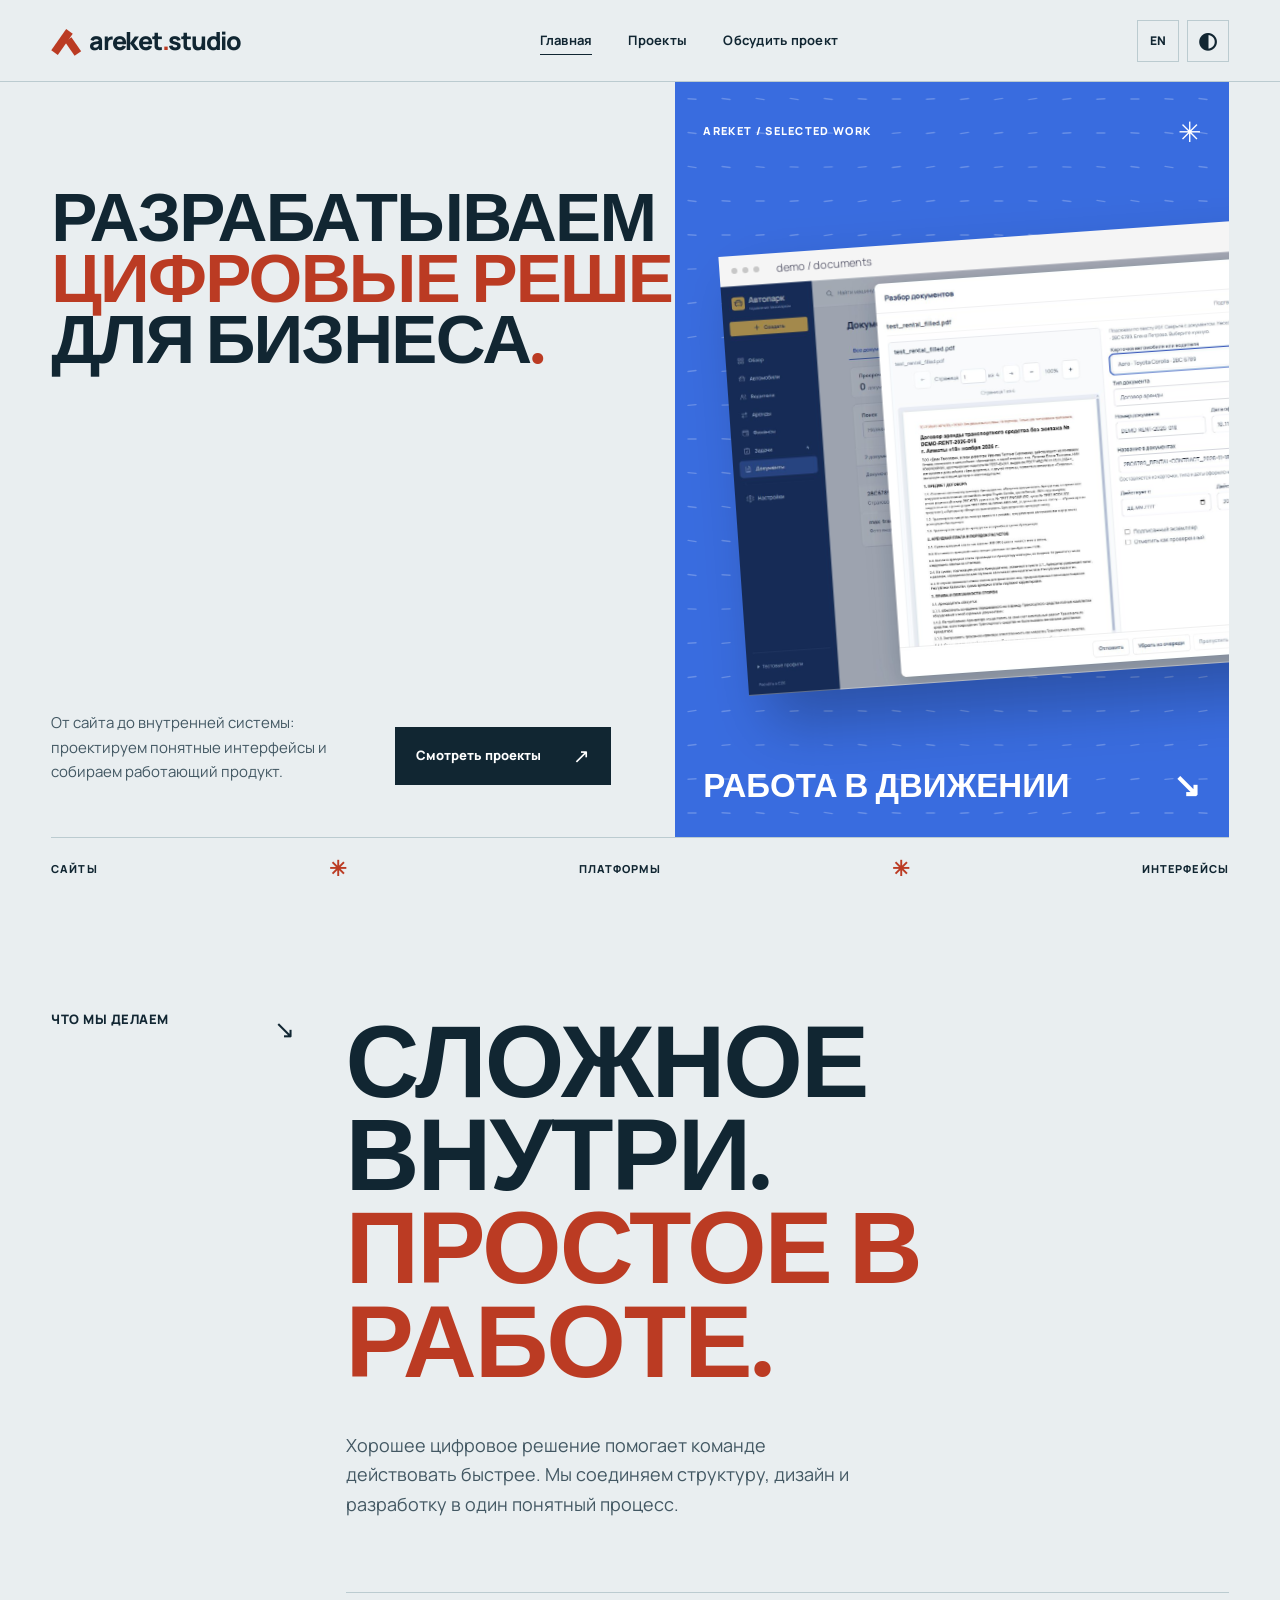
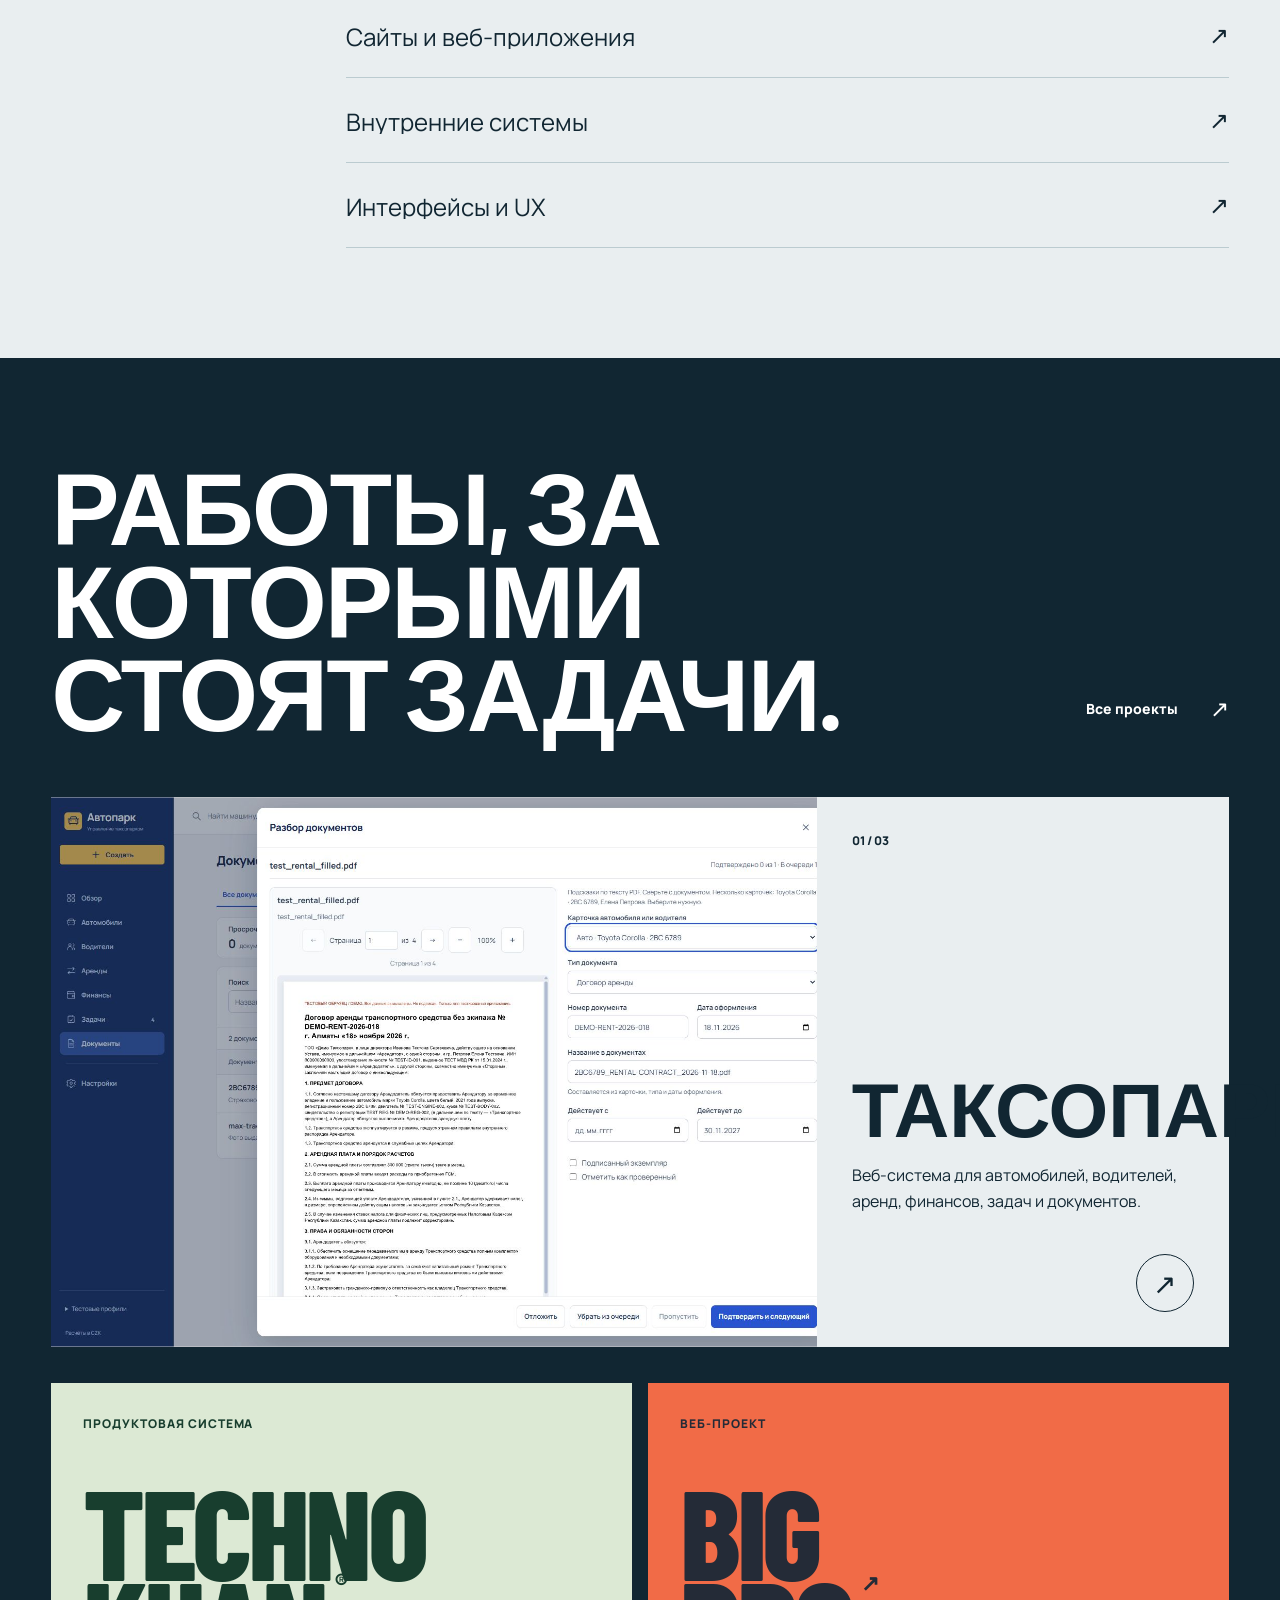
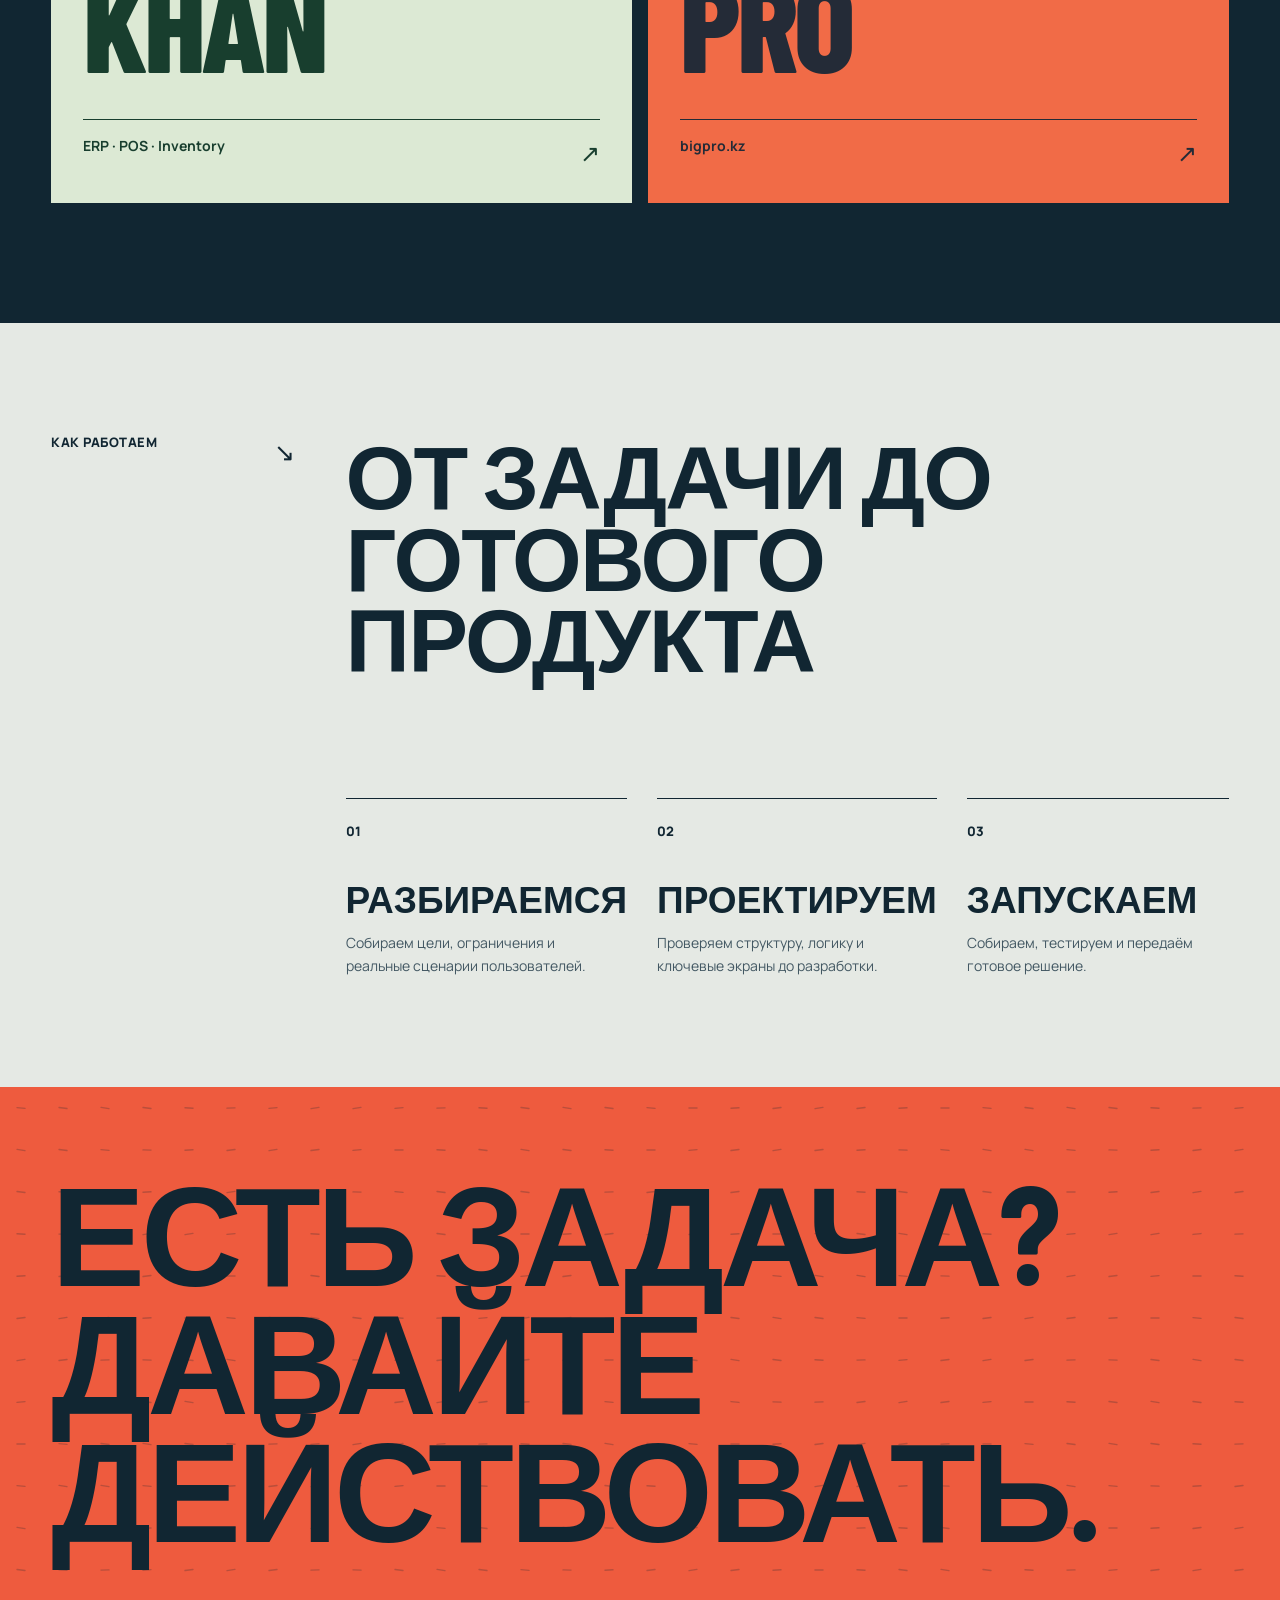
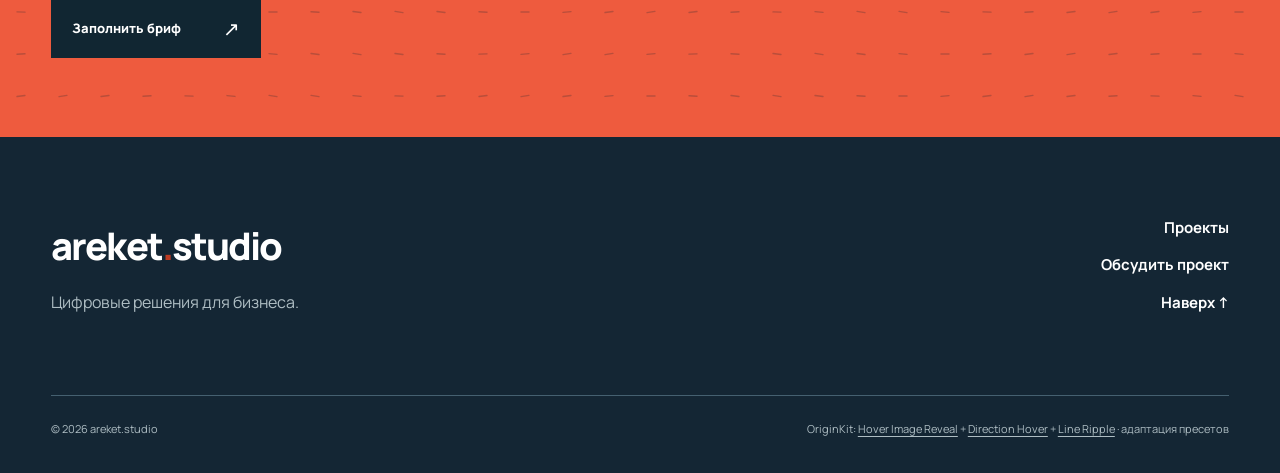
==== index.html @ 6eacf119 "Build areket.studio portfolio site" ====
<!doctype html>
<html lang="ru" data-type="service" data-theme="light">
<head>
  <meta charset="utf-8">
  <meta name="viewport" content="width=device-width, initial-scale=1">
  <meta name="description" content="areket.studio — сайты, интерфейсы и цифровые системы для бизнеса. Избранные проекты и подход к разработке.">
  <meta name="page-type" content="service">
  <meta name="site-kind" content="other">
  <meta name="theme-color" content="#e9eef0">
  <title>areket.studio — цифровые решения для бизнеса</title>
  <link rel="icon" href="assets/images/favicon.svg" type="image/svg+xml">
  <link rel="preconnect" href="https://fonts.googleapis.com">
  <link rel="preconnect" href="https://fonts.gstatic.com" crossorigin>
  <link href="https://fonts.googleapis.com/css2?family=Barlow+Condensed:wght@500;600;700;800&family=Manrope:wght@400;500;600;700;800&display=swap" rel="stylesheet">
  <link href="https://cdn.jsdelivr.net/npm/bootstrap@5.3.8/dist/css/bootstrap.min.css" rel="stylesheet">
  <link href="assets/css/style.css" rel="stylesheet">
</head>
<body data-page="home">
  <a class="skip-link" href="#main" data-i18n="skip">Перейти к содержимому</a>
  <header class="site-header" id="top">
    <nav class="container-fluid nav-shell" aria-label="Главная навигация">
      <a class="brand" href="index.html" aria-label="areket.studio — главная"><span class="brand-symbol" aria-hidden="true"><span></span><span></span></span>areket<span class="brand-dot">.</span>studio</a>
      <button class="nav-toggle" type="button" aria-expanded="false" aria-controls="nav-links" aria-label="Открыть меню"><span></span><span></span></button>
      <div class="nav-links" id="nav-links">
        <a href="index.html" aria-current="page" data-i18n="navHome">Главная</a>
        <a href="projects.html" data-i18n="navProjects">Проекты</a>
        <a href="contact.html" data-i18n="navContact">Обсудить проект</a>
      </div>
      <div class="nav-tools"><button class="text-control lang-toggle" type="button" aria-label="Switch language">EN</button><button class="text-control theme-toggle" type="button" aria-label="Переключить тему"><span class="theme-icon" aria-hidden="true">◐</span></button></div>
    </nav>
  </header>

  <main id="main">
    <section class="hero container-fluid" data-enter>
      <div class="hero-main">
        <div class="hero-copy">
          <h1 data-i18n="heroTitle">Разрабатываем<br><em>цифровые решения</em><br>для бизнеса<span class="hero-period">.</span></h1>
          <div class="hero-bottom"><p data-i18n="heroText">От сайта до внутренней системы: проектируем понятные интерфейсы и собираем работающий продукт.</p><a class="button button-dark" href="projects.html"><span data-i18n="viewWork">Смотреть проекты</span><span class="arrow" aria-hidden="true">↗</span></a></div>
        </div>
        <div class="hero-visual" data-ripple-field aria-label="Фрагмент интерфейса проекта Таксопарк">
          <div class="hero-visual-top"><span class="hero-visual-label">AREKET / SELECTED WORK</span><span class="hero-visual-plus" aria-hidden="true">✳</span></div>
          <div class="hero-window"><div class="window-bar"><i></i><i></i><i></i><span>demo / documents</span></div><img src="assets/images/taxipark-preview.svg" alt="Экран разбора документов приложения для управления автопарком" fetchpriority="high"></div>
          <div class="hero-visual-foot"><span data-i18n="workInMotion">Работа в движении</span><span aria-hidden="true">↘</span></div>
        </div>
      </div>
      <div class="hero-line"><span data-i18n="heroLineA">Сайты</span><span class="line-cross">✳</span><span data-i18n="heroLineB">Платформы</span><span class="line-cross">✳</span><span data-i18n="heroLineC">Интерфейсы</span></div>
    </section>

    <section class="statement-section container-fluid" id="about">
      <div class="section-side"><span data-i18n="aboutSide">Что мы делаем</span><span aria-hidden="true">↘</span></div>
      <div class="statement-body"><h2 data-i18n="aboutTitle">Сложное внутри.<br><span>Простое в работе.</span></h2><p data-i18n="aboutText">Хорошее цифровое решение помогает команде действовать быстрее. Мы соединяем структуру, дизайн и разработку в один понятный процесс.</p><div class="service-list"><a href="contact.html"><span data-i18n="serviceWeb">Сайты и веб-приложения</span><span>↗</span></a><a href="contact.html"><span data-i18n="serviceSystems">Внутренние системы</span><span>↗</span></a><a href="contact.html"><span data-i18n="serviceUX">Интерфейсы и UX</span><span>↗</span></a></div></div>
    </section>

    <section class="work-section container-fluid" id="work">
      <div class="section-head"><h2 data-i18n="workTitle">Работы, за которыми<br>стоят задачи.</h2><a class="plain-link" href="projects.html"><span data-i18n="allWork">Все проекты</span><span>↗</span></a></div>
      <div class="work-feature" data-origin-hover>
        <a class="work-feature-visual" href="projects.html#taxipark" aria-label="Открыть проект Таксопарк"><img src="assets/images/taxipark-preview.svg" alt="Разбор договора в системе управления автопарком" loading="lazy"></a>
        <div class="work-feature-info"><span class="work-index">01 / 03</span><h3>Таксопарк</h3><p data-i18n="taxiSummary">Веб-система для автомобилей, водителей, аренд, финансов, задач и документов.</p><a class="round-arrow" href="projects.html#taxipark" aria-label="Подробнее о проекте Таксопарк">↗</a></div>
      </div>
      <div class="work-mini-grid row row-cols-1 row-cols-md-2 g-3"><div class="col"><a class="work-mini techno" href="projects.html#technokhan"><span class="mini-type" data-i18n="productSystem">Продуктовая система</span><strong>TECHNO<br>KHAN<span>®</span></strong><span class="mini-bottom">ERP · POS · Inventory <b>↗</b></span></a></div><div class="col"><a class="work-mini bigpro" href="projects.html#bigpro"><span class="mini-type" data-i18n="webProject">Веб-проект</span><strong>BIG<br>PRO<span>↗</span></strong><span class="mini-bottom">bigpro.kz <b>↗</b></span></a></div></div>
    </section>

    <section class="process-section container-fluid"><div class="section-side"><span data-i18n="processSide">Как работаем</span><span aria-hidden="true">↘</span></div><div class="process-content"><h2 data-i18n="processTitle">От задачи до<br>готового продукта</h2><div class="process-steps"><div><span>01</span><h3 data-i18n="step1">Разбираемся</h3><p data-i18n="step1Text">Собираем цели, ограничения и реальные сценарии пользователей.</p></div><div><span>02</span><h3 data-i18n="step2">Проектируем</h3><p data-i18n="step2Text">Проверяем структуру, логику и ключевые экраны до разработки.</p></div><div><span>03</span><h3 data-i18n="step3">Запускаем</h3><p data-i18n="step3Text">Собираем, тестируем и передаём готовое решение.</p></div></div></div></section>
    <section class="cta-section container-fluid" data-ripple-field><h2 data-i18n="ctaTitle">Есть задача?<br>Давайте действовать.</h2><a class="button button-light" href="contact.html"><span data-i18n="ctaButton">Заполнить бриф</span><span class="arrow" aria-hidden="true">↗</span></a></section>
  </main>
  <footer class="site-footer container-fluid"><div><a class="brand" href="index.html">areket<span class="brand-dot">.</span>studio</a><p data-i18n="footerLine">Цифровые решения для бизнеса.</p></div><div class="footer-links"><a href="projects.html" data-i18n="navProjects">Проекты</a><a href="contact.html" data-i18n="navContact">Обсудить проект</a><a href="#top" data-i18n="backTop">Наверх ↑</a></div><div class="footer-meta"><span>© 2026 areket.studio</span><span>OriginKit: <a href="https://www.originkit.dev/components/hover-image-reveal" target="_blank" rel="noopener noreferrer">Hover Image Reveal</a> + <a href="https://www.originkit.dev/components/directionhover" target="_blank" rel="noopener noreferrer">Direction Hover</a> + <a href="https://www.originkit.dev/components/line-ripple-background" target="_blank" rel="noopener noreferrer">Line Ripple</a> · <span data-i18n="originNote">адаптация пресетов</span></span></div></footer>
  <div class="toast-notice" role="status" aria-live="polite"></div>
  <script src="https://code.jquery.com/jquery-3.7.1.min.js"></script>
  <script src="https://cdn.jsdelivr.net/npm/bootstrap@5.3.8/dist/js/bootstrap.bundle.min.js"></script>
  <script src="assets/js/app.js" defer></script>
</body>
</html>
---- assets/css/style.css ----
:root {
  --paper:#e9eef0;
  --ink:#112632;
  --soft:#d9e3e6;
  --line:#bbcbd0;
  --orange:#bb3b23;
  --orange-surface:#ee5b3e;
  --blue:#396cdf;
  --muted:#435863;
  --panel:#f8fbfa;
  --serif:'Barlow Condensed',Impact,sans-serif;
  --sans:Manrope,Arial,sans-serif
}
html {
  scroll-behavior:smooth
}
body {
  margin:0;
  background:var(--paper);
  color:var(--ink);
  font-family:var(--sans);
  font-size:16px
}
body,button,input,textarea,select {
  font-family:var(--sans)
}
* {
  box-sizing:border-box
}
[hidden] {
  display:none!important
}
::selection {
  background:var(--orange);
  color:#fff
}
a {
  color:inherit;
  text-decoration:none
}
a:hover {
  color:inherit
}
button {
  cursor:pointer
}
img {
  max-width:100%;
  display:block
}
h1,h2,h3,p {
  margin:0
}
h1,h2,h3 {
  font-family:var(--serif);
  text-transform:uppercase;
  font-weight:700;
  line-height:.91
}
p {
  line-height:1.65
}
.container-fluid {
  padding-left:clamp(24px,4vw,72px);
  padding-right:clamp(24px,4vw,72px)
}
.skip-link {
  position:absolute;
  left:16px;
  top:-80px;
  background:var(--ink);
  color:#fff;
  padding:12px;
  z-index:100
}
.skip-link:focus {
  top:12px
}
.site-header {
  height:82px;
  border-bottom:1px solid var(--line);
  position:relative;
  z-index:20;
  background:var(--paper)
}
.nav-shell {
  height:100%;
  display:flex;
  align-items:center;
  gap:36px
}
.brand {
  font-size:25px;
  letter-spacing:-.05em;
  font-weight:800;
  white-space:nowrap;
  display:inline-flex;
  align-items:center
}
.brand-dot {
  color:var(--orange)
}
.brand-symbol {
  width:28px;
  height:28px;
  margin-right:10px;
  position:relative;
  display:inline-block
}
.brand-symbol span {
  position:absolute;
  width:8px;
  height:26px;
  background:var(--orange);
  transform:rotate(35deg);
  left:7px;
  top:2px
}
.brand-symbol span+span {
  height:17px;
  left:18px;
  top:11px;
  transform:rotate(-35deg)
}
.nav-links {
  display:flex;
  align-items:center;
  gap:36px;
  margin:auto
}
.nav-links a {
  font-weight:700;
  font-size:13px;
  letter-spacing:.02em;
  position:relative
}
.nav-links a:after,.plain-link:after {
  content:'';
  position:absolute;
  left:0;
  bottom:-5px;
  width:0;
  height:1px;
  background:currentColor;
  transition:width .25s ease
}
.nav-links a:hover:after,.nav-links a[aria-current]:after,.plain-link:hover:after {
  width:100%
}
.nav-tools {
  display:flex;
  align-items:center;
  gap:8px
}
.text-control {
  border:1px solid var(--line);
  background:transparent;
  color:var(--ink);
  min-width:42px;
  height:42px;
  font-size:12px;
  font-weight:800
}
.text-control:hover {
  background:var(--ink);
  color:var(--paper)
}
.theme-icon {
  font-size:22px;
  line-height:1
}
.nav-toggle {
  display:none
}
.hero {
  min-height:calc(100svh - 82px);
  display:flex;
  flex-direction:column
}
.hero-main {
  display:grid;
  grid-template-columns:53% 47%;
  flex:1;
  border-bottom:1px solid var(--line);
  min-height:660px
}
.hero-copy {
  display:flex;
  flex-direction:column;
  justify-content:space-between;
  padding:clamp(65px,8vw,135px) 5vw 52px 0
}
.hero h1 {
  font-size:clamp(66px,5.4vw,100px);
  letter-spacing:-.025em;
  line-height:.88;
  white-space:nowrap
}
.hero h1 em {
  font-style:normal;
  color:var(--orange)
}
.hero-period {
  color:var(--orange)
}
.hero-bottom {
  display:flex;
  justify-content:space-between;
  align-items:end;
  gap:25px
}
.hero-bottom p {
  max-width:310px;
  font-size:15px;
  color:var(--muted)
}
.button {
  display:inline-flex;
  align-items:center;
  justify-content:space-between;
  gap:32px;
  min-width:210px;
  padding:18px 20px;
  font-weight:800;
  font-size:13px;
  border:1px solid transparent;
  transition:transform .2s ease,background .2s ease,color .2s ease
}
.button:hover {
  transform:translateY(-2px)
}
.button:active {
  transform:translateY(1px)
}
.button-dark {
  background:var(--ink);
  color:#fff
}
.button-dark:hover {
  background:var(--orange);
  color:#fff
}
.arrow {
  font-size:20px;
  font-weight:400;
  line-height:1
}
.hero-visual {
  --ripple-rgb:255,255,255;
  position:relative;
  background:var(--blue);
  color:#fff;
  display:flex;
  flex-direction:column;
  justify-content:space-between;
  padding:28px;
  overflow:hidden;
  min-width:0
}
.line-ripple-canvas {
  position:absolute;
  inset:0;
  width:100%;
  height:100%;
  display:block;
  pointer-events:none;
  z-index:0
}
.hero-visual > :not(.line-ripple-canvas) {
  position:relative;
  z-index:1
}
.hero-visual-top,.hero-visual-foot {
  display:flex;
  justify-content:space-between;
  align-items:center
}
.hero-visual-label {
  font-size:11px;
  font-weight:800;
  letter-spacing:.12em
}
.hero-visual-plus {
  font-size:28px
}
.hero-window {
  width:118%;
  margin-left:6%;
  transform:rotate(-4deg);
  box-shadow:20px 30px 55px rgba(18,34,70,.26);
  background:#fff;
  transition:transform .7s cubic-bezier(.16,1,.3,1)
}
.hero-visual:hover .hero-window {
  transform:rotate(-1deg) translateY(-8px)
}
.window-bar {
  height:30px;
  background:#f5f5f5;
  display:flex;
  align-items:center;
  gap:5px;
  padding:0 12px;
  color:#667;
  font-size:9px
}
.window-bar i {
  width:6px;
  height:6px;
  border-radius:50%;
  background:#c7c7c7
}
.window-bar span {
  margin-left:12px
}
.hero-window img {
  width:100%;
  height:clamp(260px,32vw,500px);
  object-fit:cover;
  object-position:left top
}
.hero-visual-foot {
  font-family:var(--serif);
  text-transform:uppercase;
  font-size:33px;
  font-weight:700
}
.hero-line {
  height:62px;
  display:flex;
  align-items:center;
  justify-content:space-between;
  gap:12px;
  font-size:12px;
  font-weight:800;
  letter-spacing:.1em;
  text-transform:uppercase
}
.line-cross {
  color:var(--orange);
  font-size:21px
}
.statement-section,.process-section {
  display:grid;
  grid-template-columns:25% 75%;
  min-height:760px;
  padding-top:110px;
  padding-bottom:110px
}
.section-side {
  display:flex;
  justify-content:space-between;
  padding-right:50px;
  font-size:13px;
  font-weight:800;
  text-transform:uppercase;
  letter-spacing:.04em
}
.section-side span:last-child {
  font-size:25px;
  font-weight:400
}
.statement-body {
  max-width:960px
}
.statement-body h2,.process-content h2 {
  font-size:clamp(68px,8vw,120px);
  letter-spacing:-.02em
}
.statement-body h2 span {
  color:var(--orange)
}
.statement-body p {
  max-width:530px;
  font-size:18px;
  margin-top:48px;
  color:var(--muted)
}
.service-list {
  margin-top:72px;
  border-top:1px solid var(--line)
}
.service-list a {
  display:flex;
  justify-content:space-between;
  align-items:center;
  padding:24px 0;
  border-bottom:1px solid var(--line);
  font-size:22px;
  font-weight:700;
  transition:padding .25s ease,color .25s ease
}
.service-list a:hover {
  padding-left:14px;
  color:var(--orange)
}
.service-list a span:last-child {
  font-size:24px;
  font-weight:400
}
.work-section {
  background:var(--ink);
  color:#fff;
  padding-top:100px;
  padding-bottom:120px
}
.section-head {
  display:flex;
  align-items:end;
  justify-content:space-between;
  gap:20px;
  margin-bottom:60px
}
.section-head h2 {
  font-size:clamp(68px,8vw,120px);
  letter-spacing:-.02em
}
.plain-link {
  position:relative;
  display:inline-flex;
  gap:32px;
  align-items:center;
  font-size:14px;
  font-weight:800;
  margin-bottom:12px;
  white-space:nowrap
}
.plain-link span:last-child {
  font-size:23px;
  font-weight:400
}
.work-feature {
  display:grid;
  grid-template-columns:65% 35%;
  min-height:550px
}
.work-feature-visual {
  overflow:hidden;
  background:#ddd
}
.work-feature-visual img {
  width:100%;
  height:100%;
  object-fit:cover;
  object-position:left top;
  transition:transform .5s cubic-bezier(.16,1,.3,1)
}
.work-feature-visual:hover img {
  transform:scale(1.025)
}
.work-feature-info {
  background:#e9eef0;
  color:var(--ink);
  padding:35px;
  display:flex;
  flex-direction:column
}
.work-index {
  font-size:12px;
  font-weight:800
}
.work-feature-info h3 {
  font-size:clamp(60px,6vw,100px);
  margin-top:auto
}
.work-feature-info p {
  max-width:350px;
  font-size:16px;
  margin-top:20px
}
.round-arrow {
  width:58px;
  height:58px;
  border:1px solid currentColor;
  border-radius:50%;
  display:grid;
  place-items:center;
  font-size:28px;
  margin-top:40px;
  align-self:end;
  transition:background .2s,color .2s,transform .2s
}
.round-arrow:hover {
  background:var(--ink);
  color:#fff;
  transform:translateY(-2px)
}
.work-mini-grid {
  display:grid;
  grid-template-columns:1fr 1fr;
  gap:20px;
  margin-top:20px
}
.work-mini {
  height:420px;
  padding:32px;
  display:flex;
  flex-direction:column;
  justify-content:space-between;
  overflow:hidden;
  transition:transform .25s ease
}
.work-mini:hover {
  transform:translateY(-3px)
}
.work-mini.techno {
  background:#dce9d4;
  color:#183e2e
}
.work-mini.bigpro {
  background:#f16b47;
  color:#242b37
}
.mini-type {
  font-size:12px;
  font-weight:800;
  text-transform:uppercase;
  letter-spacing:.08em
}
.work-mini strong {
  font-family:var(--serif);
  font-size:clamp(85px,10vw,160px);
  font-weight:800;
  line-height:.72;
  letter-spacing:-.035em
}
.work-mini strong span {
  font-family:var(--sans);
  font-size:22px;
  vertical-align:top;
  letter-spacing:0;
  margin-left:10px
}
.mini-bottom {
  display:flex;
  justify-content:space-between;
  border-top:1px solid currentColor;
  padding-top:15px;
  font-size:14px;
  font-weight:700
}
.mini-bottom b {
  font-size:24px;
  font-weight:400
}
.process-section {
  min-height:750px;
  background:#e5e9e4
}
.process-content h2 {
  font-size:clamp(62px,7vw,108px)
}
.process-steps {
  display:grid;
  grid-template-columns:repeat(3,1fr);
  gap:30px;
  margin-top:120px
}
.process-steps>div {
  border-top:1px solid var(--ink);
  padding-top:19px
}
.process-steps span {
  font-size:13px;
  font-weight:800
}
.process-steps h3 {
  font-size:37px;
  margin:40px 0 15px
}
.process-steps p {
  font-size:14px;
  color:var(--muted);
  max-width:265px
}
.cta-section {
  --ripple-rgb:17,38,50;
  min-height:650px;
  background:var(--orange);
  color:var(--ink);
  display:flex;
  flex-direction:column;
  justify-content:center;
  align-items:flex-start;
  position:relative;
  overflow:hidden
}
.cta-section h2 {
  font-size:clamp(85px,11vw,165px);
  letter-spacing:-.03em;
  position:relative;
  z-index:1
}
.cta-section .button {
  margin-top:50px;
  position:relative;
  z-index:1
}
.button-light {
  background:var(--ink);
  color:#fff
}
.button-light:hover {
  background:#fff;
  color:var(--ink)
}
.site-footer {
  background:#142634;
  color:#fff;
  padding-top:80px;
  padding-bottom:35px;
  display:grid;
  grid-template-columns:1fr 1fr;
  gap:80px
}
.site-footer .brand {
  font-size:38px
}
.site-footer p {
  color:#aebdc3;
  margin-top:15px
}
.footer-links {
  display:flex;
  flex-direction:column;
  align-items:flex-end;
  gap:15px;
  font-size:15px;
  font-weight:700
}
.footer-links a:hover,.footer-meta a:hover {
  color:var(--orange)
}
.footer-meta {
  grid-column:1/-1;
  border-top:1px solid #456070;
  padding-top:25px;
  display:flex;
  justify-content:space-between;
  gap:20px;
  color:#aebdc3;
  font-size:11px
}
.footer-meta a {
  text-decoration:underline;
  text-underline-offset:3px
}
.toast-notice {
  position:fixed;
  bottom:24px;
  right:24px;
  z-index:99;
  background:var(--ink);
  color:#fff;
  padding:15px 20px;
  box-shadow:8px 14px 30px rgba(0,0,0,.17);
  opacity:0;
  transform:translateY(10px);
  pointer-events:none;
  transition:opacity .2s,transform .2s
}
.toast-notice.is-visible {
  opacity:1;
  transform:none
}
/* inner pages */
.page-intro {
  min-height:440px;
  padding-top:80px;
  padding-bottom:65px;
  display:flex;
  flex-direction:column;
  justify-content:space-between
}
.page-intro h1 {
  font-size:clamp(80px,11vw,165px);
  letter-spacing:-.025em
}
.page-intro h1 span {
  color:var(--orange)
}
.page-intro-bottom {
  display:flex;
  justify-content:space-between;
  align-items:end;
  gap:20px
}
.page-intro p {
  max-width:440px;
  color:var(--muted)
}
.page-index {
  font-size:12px;
  font-weight:800
}
.project-controls {
  display:flex;
  gap:16px;
  justify-content:space-between;
  align-items:center;
  padding-top:25px;
  padding-bottom:25px;
  border-top:1px solid var(--line);
  border-bottom:1px solid var(--line)
}
.filter-group {
  display:flex;
  flex-wrap:wrap;
  gap:9px
}
.filter-button {
  border:1px solid var(--line);
  background:transparent;
  color:var(--ink);
  padding:10px 16px;
  font-size:12px;
  font-weight:800;
  transition:background .2s,color .2s
}
.filter-button:hover,.filter-button.is-active {
  background:var(--ink);
  color:#fff
}
.search-wrap {
  display:flex;
  align-items:center;
  min-width:290px;
  border-bottom:1px solid var(--ink)
}
.search-wrap span {
  font-size:21px;
  margin-right:10px
}
.search-wrap input {
  border:0;
  background:transparent;
  padding:10px 0;
  outline:0;
  color:var(--ink);
  width:100%;
  font-size:14px
}
.search-wrap input::placeholder {
  color:var(--muted)
}
.project-list {
  padding-top:30px;
  padding-bottom:120px;
  min-height:550px
}
.project-row {
  display:grid;
  grid-template-columns:52px 1fr 33% 64px;
  gap:24px;
  align-items:center;
  border-bottom:1px solid var(--line);
  min-height:150px;
  position:relative;
  cursor:pointer;
  transition:padding .25s,color .25s
}
.project-row:hover,.project-row:focus-within {
  padding-left:15px;
  color:var(--orange)
}
.project-row .count {
  font-size:12px;
  font-weight:800;
  align-self:start;
  margin-top:34px
}
.project-row h2 {
  font-size:clamp(50px,6vw,88px)
}
.project-row .category {
  font-size:13px;
  font-weight:700
}
.project-row .row-arrow {
  font-size:31px;
  justify-self:end
}
.project-row button {
  position:absolute;
  inset:0;
  width:100%;
  height:100%;
  border:0;
  background:transparent;
  color:transparent;
  text-align:left
}
.project-row button:focus-visible {
  outline:3px solid var(--orange);
  outline-offset:-3px
}
.project-empty {
  padding:80px 0;
  font-size:20px
}
.project-dialog {
  border:0;
  padding:0;
  max-width:min(880px,calc(100% - 28px));
  width:100%;
  background:var(--paper);
  color:var(--ink);
  box-shadow:15px 25px 80px rgba(0,0,0,.3)
}
.project-dialog::backdrop {
  background:rgba(14,31,44,.75)
}
.dialog-top {
  display:flex;
  justify-content:space-between;
  align-items:center;
  padding:22px 28px;
  border-bottom:1px solid var(--line)
}
.dialog-top span {
  font-size:12px;
  font-weight:800
}
.dialog-close {
  border:1px solid var(--line);
  width:38px;
  height:38px;
  background:transparent;
  font-size:23px
}
.dialog-content {
  padding:35px 42px 45px
}
.dialog-content h2 {
  font-size:clamp(64px,8vw,100px)
}
.dialog-visual {
  height:250px;
  margin:30px 0;
  overflow:hidden;
  background:var(--blue);
  display:flex;
  align-items:center;
  justify-content:center
}
.dialog-visual img {
  width:100%;
  height:100%;
  object-fit:cover;
  object-position:left top
}
.dialog-visual strong {
  font-family:var(--serif);
  font-size:100px;
  line-height:.8
}
.dialog-visual.techno {
  background:#dce9d4;
  color:#183e2e
}
.dialog-visual.bigpro {
  background:#f16b47;
  color:#242b37
}
.dialog-content p {
  max-width:650px;
  font-size:17px
}
.dialog-tags {
  display:flex;
  gap:8px;
  flex-wrap:wrap;
  margin:22px 0 30px
}
.dialog-tags span {
  border:1px solid var(--line);
  font-size:11px;
  padding:7px 10px;
  text-transform:uppercase;
  font-weight:800
}
.contact-layout {
  display:grid;
  grid-template-columns:42% 58%;
  gap:5vw;
  padding-top:70px;
  padding-bottom:140px;
  min-height:800px
}
.contact-copy h1 {
  font-size:clamp(85px,10vw,150px)
}
.contact-copy h1 span {
  color:var(--orange)
}
.contact-copy p {
  max-width:370px;
  margin-top:50px;
  color:var(--muted);
  font-size:17px
}
.contact-form {
  padding:38px;
  background:var(--panel);
  box-shadow:12px 22px 45px rgba(25,44,58,.08)
}
.contact-form h2 {
  font-size:56px;
  margin-bottom:30px
}
.form-field {
  margin-bottom:24px
}
.form-field label,.form-legend {
  font-size:12px;
  text-transform:uppercase;
  font-weight:800;
  letter-spacing:.05em;
  display:block;
  margin-bottom:9px
}
.form-field input,.form-field textarea,.form-field select {
  width:100%;
  padding:15px 16px;
  border:1px solid var(--line);
  background:var(--paper);
  color:var(--ink);
  font-size:14px;
  outline:none
}
.form-field input:focus,.form-field textarea:focus,.form-field select:focus {
  border-color:var(--blue);
  box-shadow:0 0 0 3px rgba(57,108,223,.13)
}
.form-field textarea {
  min-height:130px;
  resize:vertical
}
.field-error {
  min-height:18px;
  display:block;
  color:#bd3e2d;
  font-size:12px;
  margin-top:5px
}
.choice-group {
  display:flex;
  flex-wrap:wrap;
  gap:9px;
  margin:10px 0 27px
}
.choice-group label {
  cursor:pointer
}
.choice-group input {
  position:absolute;
  opacity:0
}
.choice-group span {
  display:block;
  border:1px solid var(--line);
  padding:10px 14px;
  font-size:12px;
  font-weight:800
}
.choice-group input:checked+span {
  background:var(--ink);
  border-color:var(--ink);
  color:#fff
}
.choice-group input:focus-visible+span {
  outline:3px solid var(--orange);
  outline-offset:2px
}
.form-note {
  font-size:12px;
  color:var(--muted);
  margin:15px 0 25px
}
.saved-brief {
  padding:14px 17px;
  background:var(--soft);
  font-size:12px;
  margin-top:20px
}
.saved-brief[hidden] {
  display:none
}
.no-js {
  padding:20px;
  background:#fee6df
}
[data-theme="dark"] {
  --paper:#152632;
  --ink:#f2f0e8;
  --soft:#203744;
  --line:#45616c;
  --muted:#b0c4cc;
  --panel:#1d3643;
  background:var(--paper)
}
[data-theme="dark"] .site-header {
  background:var(--paper)
}
[data-theme="dark"] .button-dark,[data-theme="dark"] .filter-button.is-active,[data-theme="dark"] .choice-group input:checked+span {
  background:var(--orange);
  color:#172935
}
[data-theme="dark"] .statement-section,[data-theme="dark"] .page-intro {
  background:var(--paper)
}
[data-theme="dark"] .process-section {
  background:#203744
}
[data-theme="dark"] .work-section {
  background:#081b27
}
[data-theme="dark"] .work-feature-info {
  background:#e8eae5;
  color:#192c3a
}
[data-theme="dark"] .cta-section {
  color:#192c3a
}
[data-theme="dark"] .button-light {
  background:#192c3a;
  color:#fff
}
[data-theme="dark"] .site-footer {
  background:#081b27
}
[data-theme="dark"] .project-dialog {
  background:#203744
}
[data-theme="dark"] .form-field input,[data-theme="dark"] .form-field textarea,[data-theme="dark"] .form-field select {
  background:#152632
}
[data-enter] .hero-copy,[data-enter] .hero-window {
  animation:hero-in .75s cubic-bezier(.16,1,.3,1) both
}
[data-enter] .hero-window {
  animation-delay:.13s
}
@keyframes hero-in {
  from {
    opacity:.4;
    transform:translateY(28px)
  }
  to {
    opacity:1
  }
}
.hero-window {
  animation-name:hero-window-in!important
}
@keyframes hero-window-in {
  from {
    opacity:.4;
    transform:translateY(35px) rotate(-7deg)
  }
  to {
    opacity:1;
    transform:rotate(-4deg)
  }
}
.project-follower {
  position:fixed;
  z-index:8;
  width:210px;
  height:120px;
  overflow:hidden;
  pointer-events:none;
  opacity:0;
  transform:translateY(12px) scale(.96);
  transition:opacity .18s ease,transform .25s cubic-bezier(.16,1,.3,1),left .16s ease-out,top .16s ease-out;
  font-family:var(--serif);
  font-size:36px;
  font-weight:800;
  text-transform:uppercase;
  box-shadow:12px 20px 32px rgba(0,0,0,.2)
}
.project-follower.is-visible {
  opacity:1;
  transform:none
}
.follower-reel {
  transform:translateY(calc(var(--active, 0) * -120px));
  transition:transform .45s cubic-bezier(.16,1,.3,1)
}
.follower-slide {
  width:210px;
  height:120px;
  display:grid;
  place-items:center;
  overflow:hidden;
  padding:12px
}
.follower-slide img {
  width:calc(100% + 24px);
  height:calc(100% + 24px);
  max-width:none;
  object-fit:cover;
  object-position:left top
}
.follower-slide.taxipark {
  background:#1c3765
}
.follower-slide.technokhan {
  color:#183e2e;
  background:#dce9d4
}
.follower-slide.bigpro {
  color:#242b37;
  background:#f16b47
}
.direction-word {
  display:block;
  height:1.3em;
  overflow:hidden
}
.direction-stack {
  display:flex;
  flex-direction:column;
  transform:translateY(-1.3em);
  transition:transform .3s ease-in-out
}
.direction-stack span {
  display:block;
  height:1.3em;
  line-height:1.3em;
  white-space:nowrap
}
.direction-stack span:first-child,.direction-stack span:last-child {color:var(--orange)}
.service-list a.is-top .direction-stack,.service-list a:focus-visible .direction-stack {transform:translateY(0)}
.service-list a.is-bottom .direction-stack {transform:translateY(-2.6em)}
.service-list a:hover {color:var(--ink)}
.work-mini-grid.row {
  display:flex;
  gap:0;
  margin-top:20px
}
.work-mini-grid .col {
  min-width:0
}
.work-mini-grid .work-mini {
  width:100%
}
.round-arrow:hover {
  background:#112632;
  color:#fff
}
:focus-visible {
  outline:3px solid var(--orange);
  outline-offset:3px
}
.cta-section {
  background:var(--orange-surface);
  color:#112632
}
.hero-window {
  box-shadow:20px 30px 55px rgba(0,0,0,.25)
}
.work-feature-info {
  background:var(--paper);
  color:#112632
}
.hero-line {
  font-size:11px
}
.window-bar {
  font-size:11px
}
@media(max-width:1100px) {
  .hero-main {
    grid-template-columns:1fr 1fr
  }
  .hero h1 {
    font-size:clamp(56px,5.4vw,72px)
  }
  .hero-bottom {
    align-items:start;
    flex-direction:column
  }
  .hero-window {
    width:135%;
    margin-left:0
  }
  .work-feature {
    grid-template-columns:60% 40%
  }
  .statement-section,.process-section {
    grid-template-columns:20% 80%
  }
}
@media(max-width:800px) {
  .site-header {
    height:72px
  }
  .nav-shell {
    gap:15px
  }
  .nav-toggle {
    margin-left:auto;
    display:flex;
    flex-direction:column;
    gap:6px;
    border:0;
    background:transparent;
    padding:10px
  }
  .nav-toggle span {
    width:24px;
    height:2px;
    background:var(--ink)
  }
  .nav-links {
    position:absolute;
    top:72px;
    left:0;
    right:0;
    display:none;
    flex-direction:column;
    align-items:stretch;
    gap:0;
    background:var(--paper);
    padding:15px 24px 25px;
    border-bottom:1px solid var(--line)
  }
  .nav-links.is-open {
    display:flex
  }
  .nav-links a {
    padding:14px 0
  }
  .hero-main {
    grid-template-columns:1fr;
    min-height:0
  }
  .hero-copy {
    min-height:490px;
    padding:60px 0 40px
  }
  .hero h1 {
    font-size:clamp(67px,10vw,100px)
  }
  .hero-bottom {
    flex-direction:row;
    align-items:end
  }
  .hero-visual {
    min-height:500px
  }
  .hero-window {
    width:90%;
    margin:0 auto
  }
  .hero-window img {
    height:340px
  }
  .statement-section,.process-section {
    grid-template-columns:1fr;
    gap:50px;
    min-height:0
  }
  .section-side {
    padding-right:0
  }
  .work-feature {
    grid-template-columns:1fr
  }
  .work-feature-visual {
    height:450px
  }
  .work-feature-info {
    min-height:320px
  }
  .work-mini {
    height:350px
  }
  .process-steps {
    margin-top:80px
  }
  .contact-layout {
    grid-template-columns:1fr;
    gap:45px
  }
  .contact-copy p {
    margin-top:25px
  }
}
@media(max-width:560px) {
  .container-fluid {
    padding-left:20px;
    padding-right:20px
  }
  .brand {
    font-size:21px
  }
  .brand-symbol {
    margin-right:5px;
    transform:scale(.8)
  }
  .nav-tools {
    gap:3px
  }
  .text-control {
    min-width:35px;
    height:36px
  }
  .hero h1 {
    font-size:clamp(60px,13vw,76px);
    white-space:normal
  }
  .hero-copy {
    min-height:465px;
    padding-top:60px
  }
  .hero-bottom {
    flex-direction:column;
    align-items:start
  }
  .hero-bottom p {
    font-size:14px
  }
  .hero-visual {
    min-height:390px;
    padding:20px
  }
  .hero-window {
    width:112%;
    margin-left:0
  }
  .hero-window img {
    height:235px
  }
  .hero-visual-foot {
    font-size:25px
  }
  .hero-line {
    font-size:9px;
    letter-spacing:0
  }
  .statement-section,.process-section {
    padding-top:75px;
    padding-bottom:80px
  }
  .statement-body h2,.process-content h2,.section-head h2 {
    font-size:clamp(58px,12vw,75px)
  }
  .statement-body p {
    margin-top:30px;
    font-size:15px
  }
  .service-list {
    margin-top:45px
  }
  .service-list a {
    font-size:17px
  }
  .work-section {
    padding-top:70px;
    padding-bottom:80px
  }
  .section-head {
    align-items:start;
    flex-direction:column;
    margin-bottom:35px
  }
  .work-feature-visual {
    height:280px
  }
  .work-feature-info {
    min-height:280px;
    padding:25px
  }
  .work-feature-info h3 {
    font-size:66px
  }
  .work-mini-grid {
    grid-template-columns:1fr
  }
  .work-mini {
    height:340px
  }
  .work-mini strong {
    font-size:125px
  }
  .process-steps {
    grid-template-columns:1fr;
    gap:30px;
    margin-top:60px
  }
  .process-steps h3 {
    margin:25px 0 10px
  }
  .cta-section {
    min-height:490px
  }
  .cta-section h2 {
    font-size:clamp(70px,15vw,100px)
  }
  .site-footer {
    grid-template-columns:1fr;
    gap:45px;
    padding-top:60px
  }
  .footer-links {
    align-items:flex-start
  }
  .footer-meta {
    flex-direction:column;
    gap:8px
  }
  .page-intro {
    min-height:350px;
    padding-top:70px
  }
  .page-intro h1 {
    font-size:clamp(78px,16vw,120px)
  }
  .page-intro-bottom {
    align-items:start;
    flex-direction:column
  }
  .project-controls {
    align-items:stretch;
    flex-direction:column
  }
  .search-wrap {
    min-width:0
  }
  .project-row {
    grid-template-columns:28px 1fr 30px;
    gap:10px;
    min-height:130px
  }
  .project-row h2 {
    font-size:52px
  }
  .project-row .category {
    grid-column:2;
    grid-row:2;
    margin-top:-35px
  }
  .project-row .row-arrow {
    grid-column:3;
    grid-row:1
  }
  .dialog-content {
    padding:28px 25px
  }
  .dialog-visual {
    height:180px
  }
  .dialog-visual strong {
    font-size:65px
  }
  .contact-layout {
    padding-top:60px;
    padding-bottom:90px
  }
  .contact-copy h1 {
    font-size:clamp(75px,16vw,115px)
  }
  .contact-form {
    padding:24px
  }
  .contact-form h2 {
    font-size:48px
  }
}
@media(prefers-reduced-motion:reduce) {
  html {
    scroll-behavior:auto
  }
  *,*:before,*:after {
    animation-duration:.01ms!important;
    animation-iteration-count:1!important;
    transition-duration:.01ms!important
  }
  .hero-window {
    transform:rotate(-4deg)
  }
}
@media(max-width:560px) {
  .hero-line {font-size:11px}
}
[data-theme="dark"] .cta-section {color:#112632}
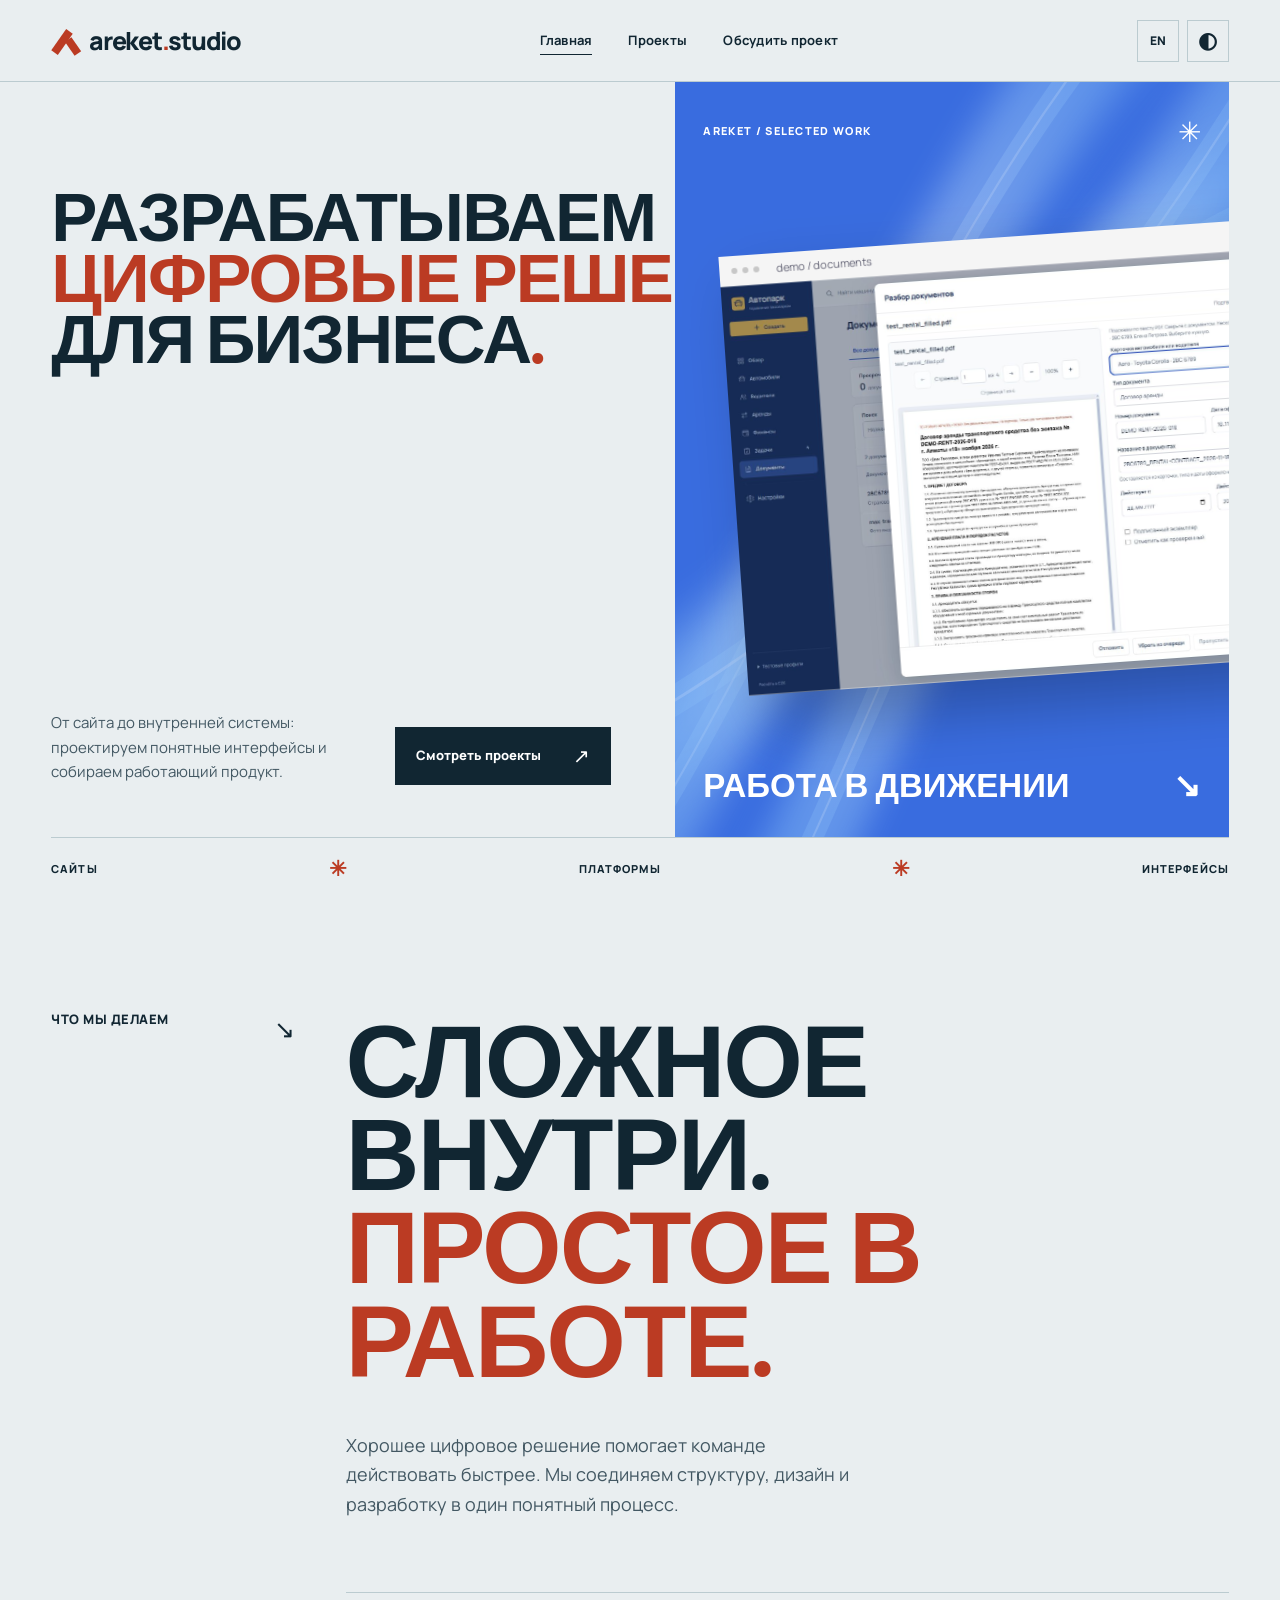
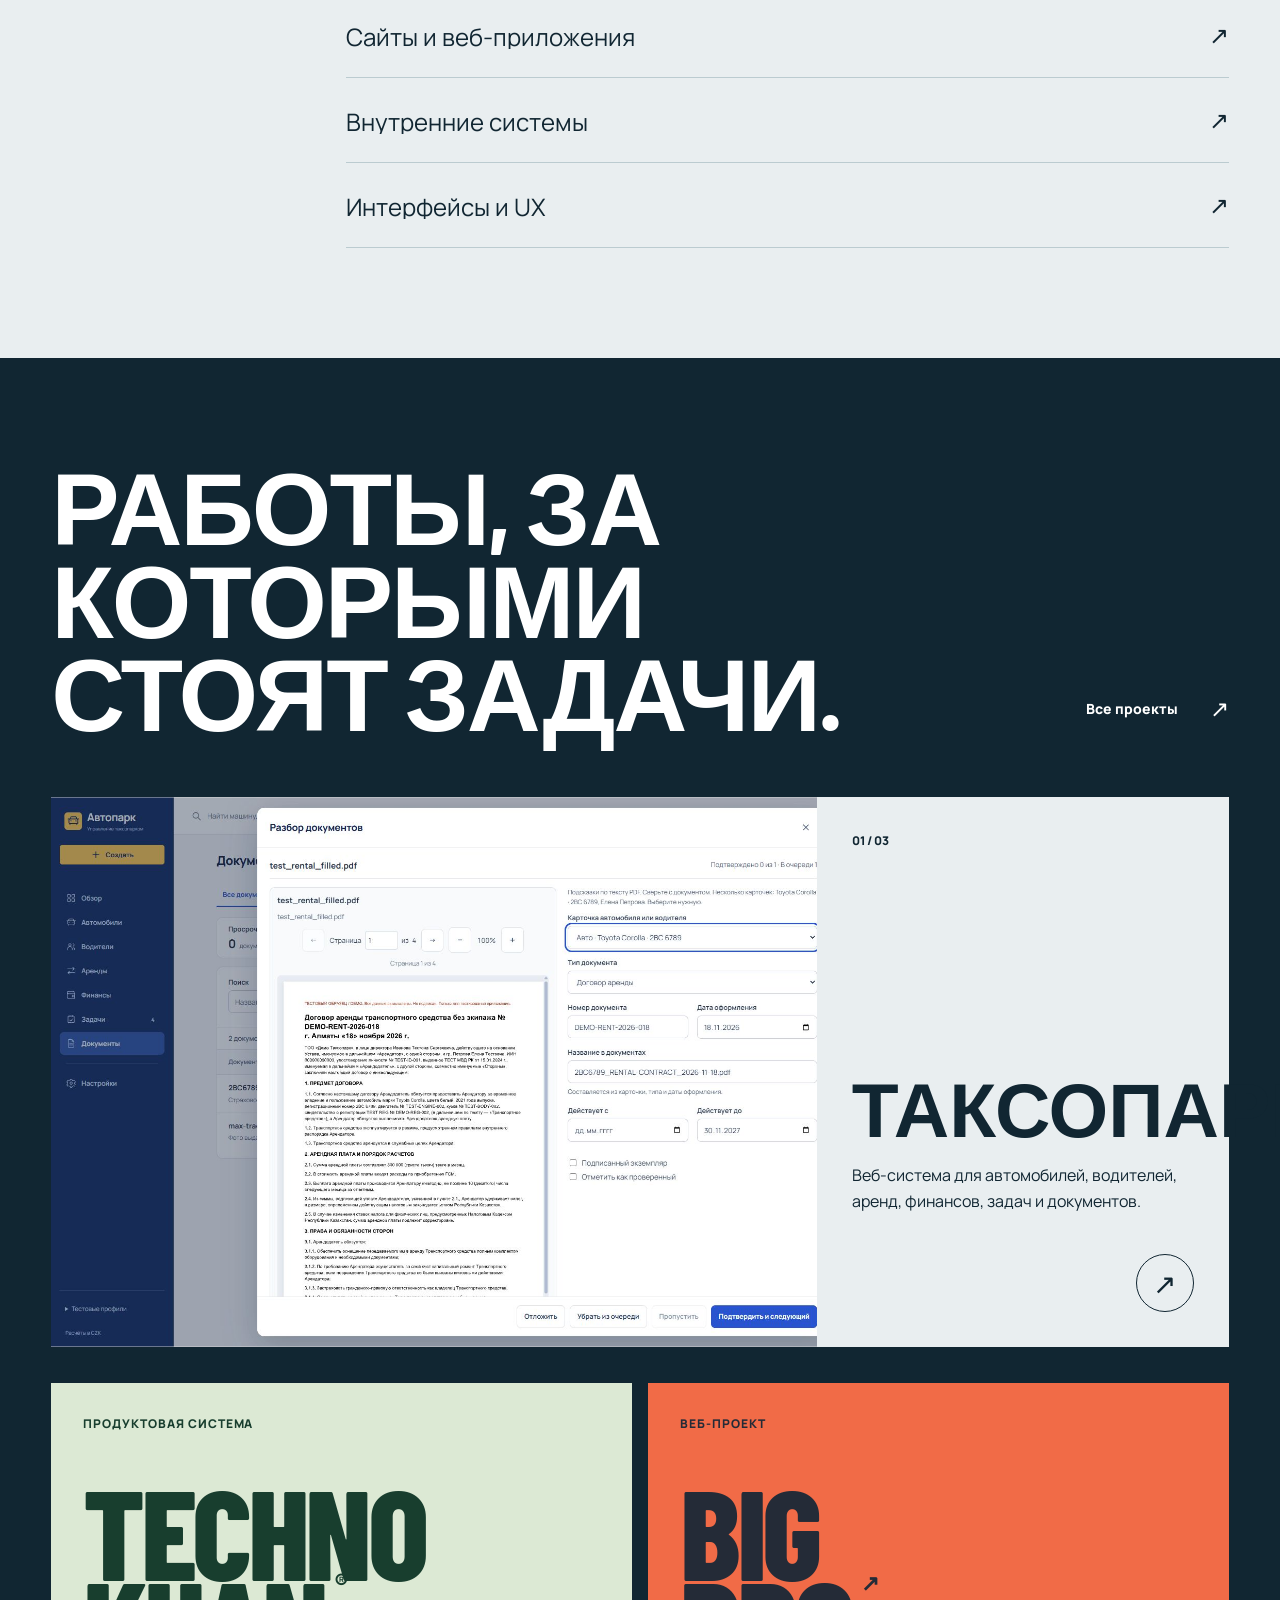
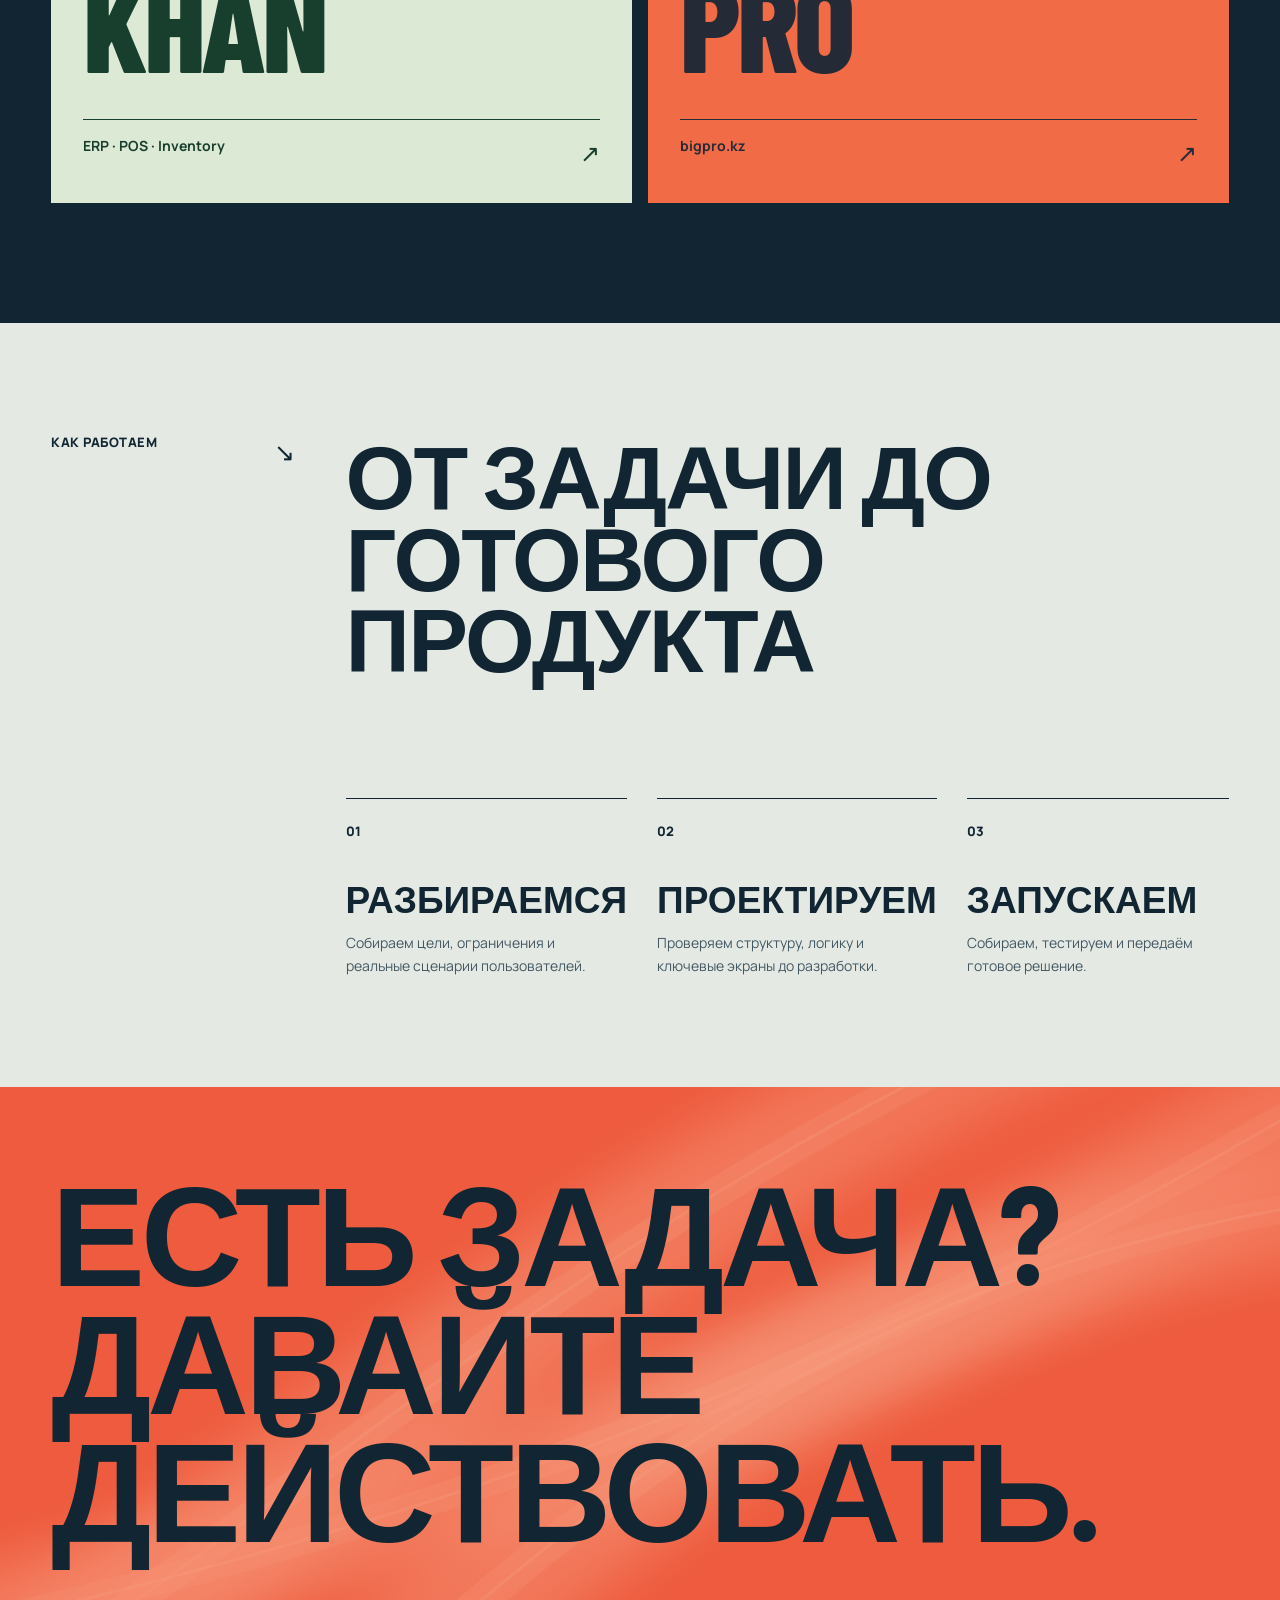
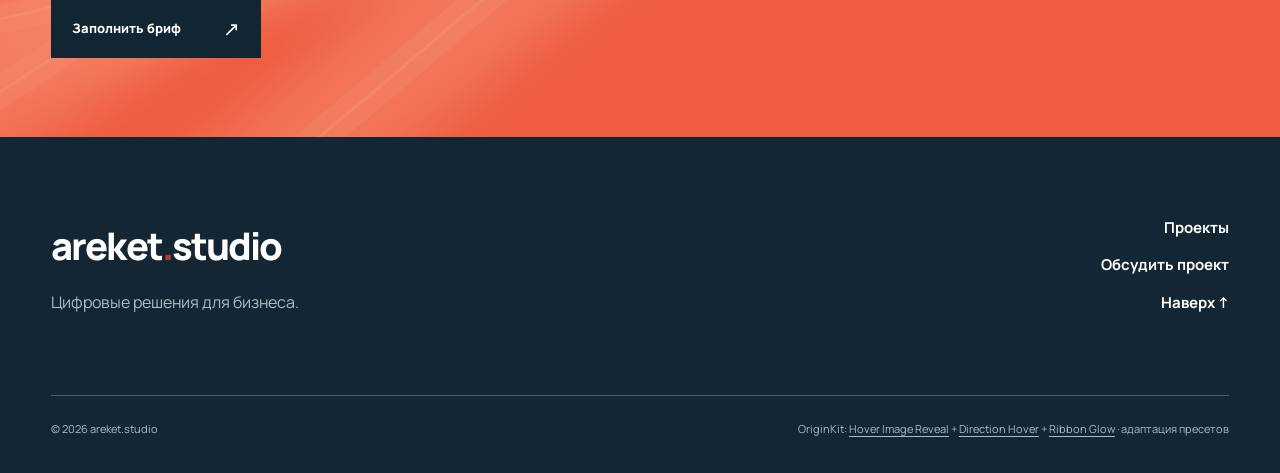
==== commit d2ae3272: "Replace cursor background and audit course criteria" ====
--- a/index.html
+++ b/index.html
@@ -37,7 +37,7 @@
           <h1 data-i18n="heroTitle">Разрабатываем<br><em>цифровые решения</em><br>для бизнеса<span class="hero-period">.</span></h1>
           <div class="hero-bottom"><p data-i18n="heroText">От сайта до внутренней системы: проектируем понятные интерфейсы и собираем работающий продукт.</p><a class="button button-dark" href="projects.html"><span data-i18n="viewWork">Смотреть проекты</span><span class="arrow" aria-hidden="true">↗</span></a></div>
         </div>
-        <div class="hero-visual" data-ripple-field aria-label="Фрагмент интерфейса проекта Таксопарк">
+        <div class="hero-visual" data-ribbon-field aria-label="Фрагмент интерфейса проекта Таксопарк">
           <div class="hero-visual-top"><span class="hero-visual-label">AREKET / SELECTED WORK</span><span class="hero-visual-plus" aria-hidden="true">✳</span></div>
           <div class="hero-window"><div class="window-bar"><i></i><i></i><i></i><span>demo / documents</span></div><img src="assets/images/taxipark-preview.svg" alt="Экран разбора документов приложения для управления автопарком" fetchpriority="high"></div>
           <div class="hero-visual-foot"><span data-i18n="workInMotion">Работа в движении</span><span aria-hidden="true">↘</span></div>
@@ -61,9 +61,9 @@
     </section>
 
     <section class="process-section container-fluid"><div class="section-side"><span data-i18n="processSide">Как работаем</span><span aria-hidden="true">↘</span></div><div class="process-content"><h2 data-i18n="processTitle">От задачи до<br>готового продукта</h2><div class="process-steps"><div><span>01</span><h3 data-i18n="step1">Разбираемся</h3><p data-i18n="step1Text">Собираем цели, ограничения и реальные сценарии пользователей.</p></div><div><span>02</span><h3 data-i18n="step2">Проектируем</h3><p data-i18n="step2Text">Проверяем структуру, логику и ключевые экраны до разработки.</p></div><div><span>03</span><h3 data-i18n="step3">Запускаем</h3><p data-i18n="step3Text">Собираем, тестируем и передаём готовое решение.</p></div></div></div></section>
-    <section class="cta-section container-fluid" data-ripple-field><h2 data-i18n="ctaTitle">Есть задача?<br>Давайте действовать.</h2><a class="button button-light" href="contact.html"><span data-i18n="ctaButton">Заполнить бриф</span><span class="arrow" aria-hidden="true">↗</span></a></section>
+    <section class="cta-section container-fluid" data-ribbon-field><h2 data-i18n="ctaTitle">Есть задача?<br>Давайте действовать.</h2><a class="button button-light" href="contact.html"><span data-i18n="ctaButton">Заполнить бриф</span><span class="arrow" aria-hidden="true">↗</span></a></section>
   </main>
-  <footer class="site-footer container-fluid"><div><a class="brand" href="index.html">areket<span class="brand-dot">.</span>studio</a><p data-i18n="footerLine">Цифровые решения для бизнеса.</p></div><div class="footer-links"><a href="projects.html" data-i18n="navProjects">Проекты</a><a href="contact.html" data-i18n="navContact">Обсудить проект</a><a href="#top" data-i18n="backTop">Наверх ↑</a></div><div class="footer-meta"><span>© 2026 areket.studio</span><span>OriginKit: <a href="https://www.originkit.dev/components/hover-image-reveal" target="_blank" rel="noopener noreferrer">Hover Image Reveal</a> + <a href="https://www.originkit.dev/components/directionhover" target="_blank" rel="noopener noreferrer">Direction Hover</a> + <a href="https://www.originkit.dev/components/line-ripple-background" target="_blank" rel="noopener noreferrer">Line Ripple</a> · <span data-i18n="originNote">адаптация пресетов</span></span></div></footer>
+  <footer class="site-footer container-fluid"><div><a class="brand" href="index.html">areket<span class="brand-dot">.</span>studio</a><p data-i18n="footerLine">Цифровые решения для бизнеса.</p></div><div class="footer-links"><a href="projects.html" data-i18n="navProjects">Проекты</a><a href="contact.html" data-i18n="navContact">Обсудить проект</a><a href="#top" data-i18n="backTop">Наверх ↑</a></div><div class="footer-meta"><span>© 2026 areket.studio</span><span>OriginKit: <a href="https://www.originkit.dev/components/hover-image-reveal" target="_blank" rel="noopener noreferrer">Hover Image Reveal</a> + <a href="https://www.originkit.dev/components/directionhover" target="_blank" rel="noopener noreferrer">Direction Hover</a> + <a href="https://www.originkit.dev/components/ribbon-glow" target="_blank" rel="noopener noreferrer">Ribbon Glow</a> · <span data-i18n="originNote">адаптация пресетов</span></span></div></footer>
   <div class="toast-notice" role="status" aria-live="polite"></div>
   <script src="https://code.jquery.com/jquery-3.7.1.min.js"></script>
   <script src="https://cdn.jsdelivr.net/npm/bootstrap@5.3.8/dist/js/bootstrap.bundle.min.js"></script>
--- a/assets/css/style.css
+++ b/assets/css/style.css
@@ -246,7 +246,6 @@
   line-height:1
 }
 .hero-visual {
-  --ripple-rgb:255,255,255;
   position:relative;
   background:var(--blue);
   color:#fff;
@@ -257,18 +256,22 @@
   overflow:hidden;
   min-width:0
 }
-.line-ripple-canvas {
+.ribbon-field {
   position:absolute;
   inset:0;
   width:100%;
   height:100%;
   display:block;
   pointer-events:none;
-  z-index:0
-}
-.hero-visual > :not(.line-ripple-canvas) {
+  z-index:0;
+  opacity:.8
+}
+.hero-visual > :not(.ribbon-field) {
   position:relative;
   z-index:1
+}
+.cta-section .ribbon-field {
+  opacity:.55
 }
 .hero-visual-top,.hero-visual-foot {
   display:flex;
@@ -574,7 +577,6 @@
   max-width:265px
 }
 .cta-section {
-  --ripple-rgb:17,38,50;
   min-height:650px;
   background:var(--orange);
   color:var(--ink);
@@ -881,7 +883,7 @@
 }
 .contact-layout {
   display:grid;
-  grid-template-columns:42% 58%;
+  grid-template-columns:minmax(0,42fr) minmax(0,58fr);
   gap:5vw;
   padding-top:70px;
   padding-bottom:140px;
@@ -993,6 +995,7 @@
 [data-theme="dark"] {
   --paper:#152632;
   --ink:#f2f0e8;
+  --orange:#ff8a6b;
   --soft:#203744;
   --line:#45616c;
   --muted:#b0c4cc;
@@ -1026,6 +1029,13 @@
   background:#192c3a;
   color:#fff
 }
+[data-theme="dark"] .button-light:hover {
+  background:#fff;
+  color:#192c3a
+}
+[data-theme="dark"] .filter-button:hover:not(.is-active) {
+  color:var(--paper)
+}
 [data-theme="dark"] .site-footer {
   background:#081b27
 }
@@ -1034,6 +1044,9 @@
 }
 [data-theme="dark"] .form-field input,[data-theme="dark"] .form-field textarea,[data-theme="dark"] .form-field select {
   background:#152632
+}
+[data-theme="dark"] .field-error {
+  color:#ffad9d
 }
 [data-enter] .hero-copy,[data-enter] .hero-window {
   animation:hero-in .75s cubic-bezier(.16,1,.3,1) both
